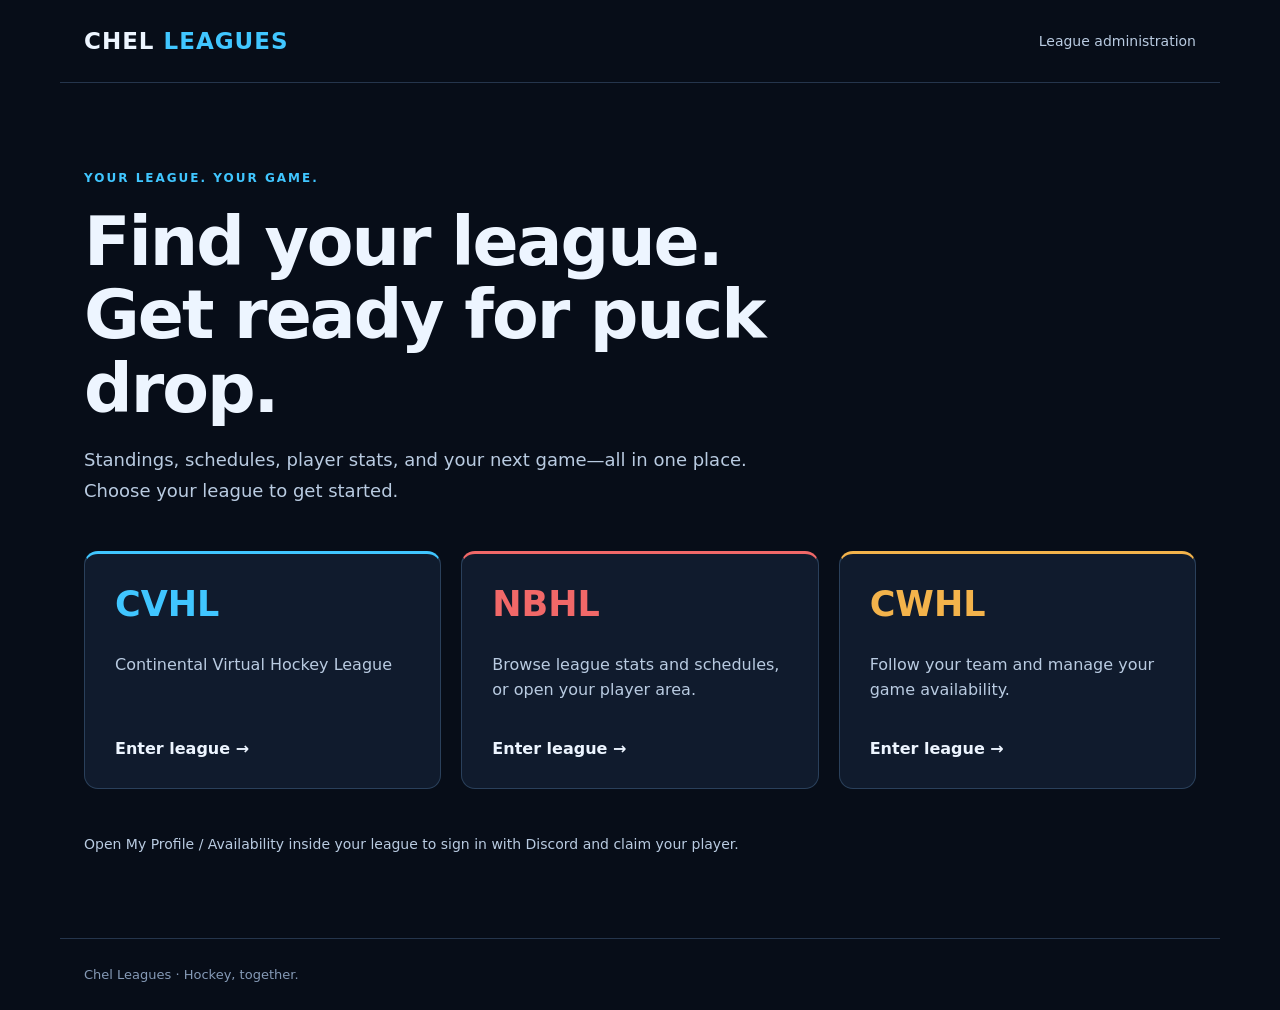
==== index.html @ 7a0bff73 "Create Chel Leagues hub with CVHL NBHL and CWHL websites" ====
<!doctype html><html lang="en"><head><meta charset="utf-8"><meta name="viewport" content="width=device-width,initial-scale=1"><title>Chel Leagues | Find your league</title><meta name="description" content="Your hockey leagues, schedules, stats, and player availability in one place."><style>*{box-sizing:border-box}body{margin:0;background:#070d18;color:#edf5ff;font:16px system-ui,sans-serif}header,main,footer{max-width:1160px;margin:auto;padding:28px 24px}header{display:flex;align-items:center;justify-content:space-between;border-bottom:1px solid #25354c}.brand{font-size:23px;font-weight:850;letter-spacing:1px}.brand span{color:#40c6ff}a{color:inherit}header a{color:#b9cbe1;font-size:14px;text-decoration:none}.eyebrow{color:#40c6ff;font-size:12px;font-weight:800;letter-spacing:2px;text-transform:uppercase;margin-top:60px}h1{font-size:clamp(38px,6vw,68px);line-height:1.08;max-width:850px;letter-spacing:-2px;margin:20px 0}main>p{color:#b9cbe1;line-height:1.7;font-size:18px;max-width:700px}.leagues{display:grid;grid-template-columns:repeat(3,1fr);gap:20px;margin:44px 0}.card{display:flex;flex-direction:column;background:#101b2d;border:1px solid #2a405b;border-top:3px solid var(--colour);border-radius:14px;padding:30px;text-decoration:none;transition:transform .15s}.card:hover{transform:translateY(-4px)}.card:focus-visible{outline:3px solid #fff;outline-offset:5px}.card h2{font-size:35px;margin:0 0 12px;color:var(--colour)}.card p{color:#b9cbe1;line-height:1.6;flex:1}.card strong{margin-top:20px}.note{font-size:14px!important}footer{color:#859ab6;font-size:13px;border-top:1px solid #25354c;margin-top:40px}@media(max-width:760px){.leagues{grid-template-columns:1fr}.eyebrow{margin-top:30px}header{gap:20px}h1{letter-spacing:-1px}}</style></head><body><header><div class="brand">CHEL <span>LEAGUES</span></div><a href="https://api-toolbox.onrender.com/">League administration</a></header><main><div class="eyebrow">Your league. Your game.</div><h1>Find your league.<br>Get ready for puck drop.</h1><p>Standings, schedules, player stats, and your next game—all in one place. Choose your league to get started.</p><div class="leagues"><a class="card" style="--colour:#40c6ff" href="CVHL/"><h2>CVHL</h2><p>Continental Virtual Hockey League</p><strong>Enter league &#8594;</strong></a><a class="card" style="--colour:#f16868" href="NBHL/"><h2>NBHL</h2><p>Browse league stats and schedules, or open your player area.</p><strong>Enter league &#8594;</strong></a><a class="card" style="--colour:#f3b34b" href="CWHL/"><h2>CWHL</h2><p>Follow your team and manage your game availability.</p><strong>Enter league &#8594;</strong></a></div><p class="note">Open My Profile / Availability inside your league to sign in with Discord and claim your player.</p></main><footer>Chel Leagues · Hockey, together.</footer></body></html>
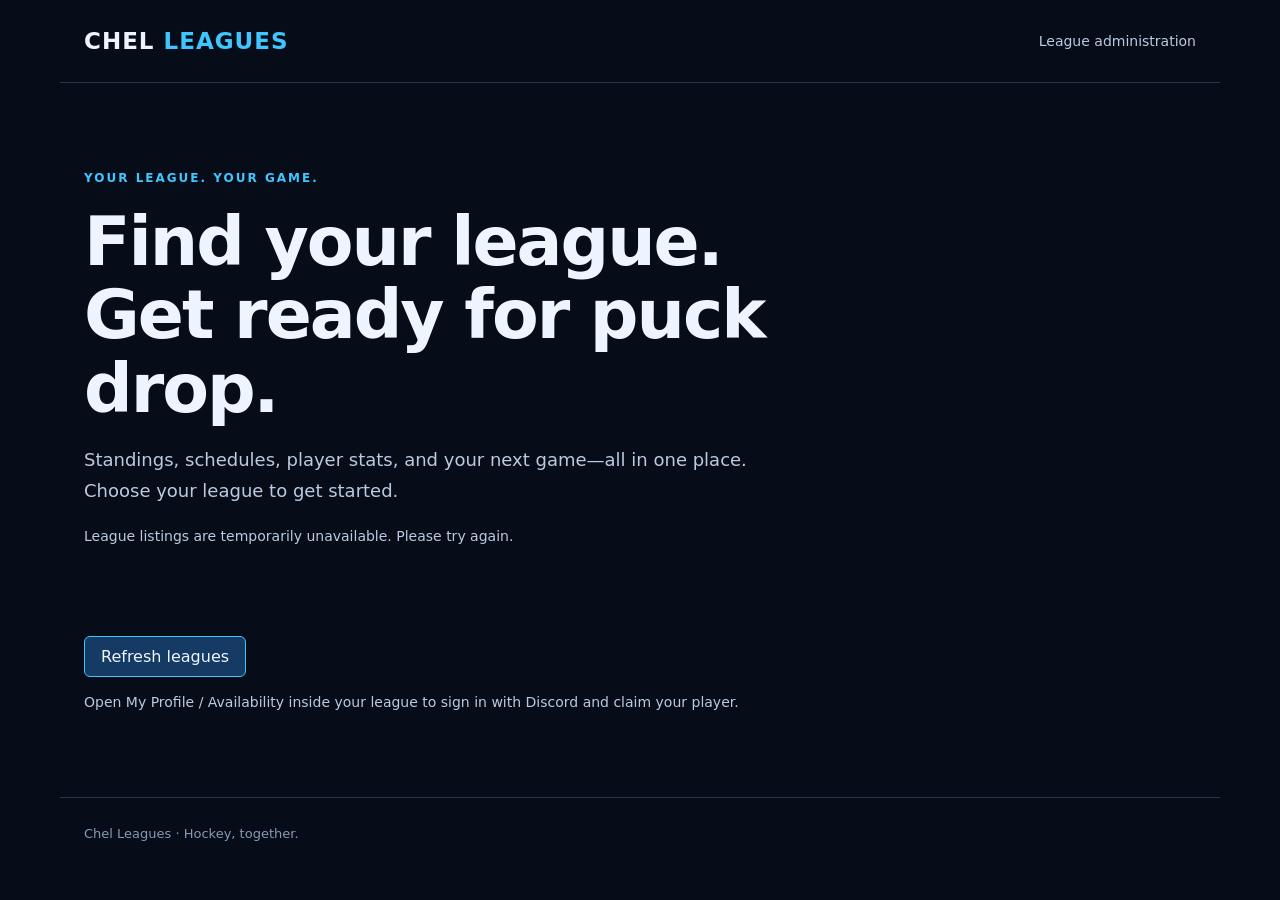
==== commit c1c938fd: "Load homepage leagues from Toolkit visibility settings" ====
--- a/index.html
+++ b/index.html
@@ -1 +1 @@
-<!doctype html><html lang="en"><head><meta charset="utf-8"><meta name="viewport" content="width=device-width,initial-scale=1"><title>Chel Leagues | Find your league</title><meta name="description" content="Your hockey leagues, schedules, stats, and player availability in one place."><style>*{box-sizing:border-box}body{margin:0;background:#070d18;color:#edf5ff;font:16px system-ui,sans-serif}header,main,footer{max-width:1160px;margin:auto;padding:28px 24px}header{display:flex;align-items:center;justify-content:space-between;border-bottom:1px solid #25354c}.brand{font-size:23px;font-weight:850;letter-spacing:1px}.brand span{color:#40c6ff}a{color:inherit}header a{color:#b9cbe1;font-size:14px;text-decoration:none}.eyebrow{color:#40c6ff;font-size:12px;font-weight:800;letter-spacing:2px;text-transform:uppercase;margin-top:60px}h1{font-size:clamp(38px,6vw,68px);line-height:1.08;max-width:850px;letter-spacing:-2px;margin:20px 0}main>p{color:#b9cbe1;line-height:1.7;font-size:18px;max-width:700px}.leagues{display:grid;grid-template-columns:repeat(3,1fr);gap:20px;margin:44px 0}.card{display:flex;flex-direction:column;background:#101b2d;border:1px solid #2a405b;border-top:3px solid var(--colour);border-radius:14px;padding:30px;text-decoration:none;transition:transform .15s}.card:hover{transform:translateY(-4px)}.card:focus-visible{outline:3px solid #fff;outline-offset:5px}.card h2{font-size:35px;margin:0 0 12px;color:var(--colour)}.card p{color:#b9cbe1;line-height:1.6;flex:1}.card strong{margin-top:20px}.note{font-size:14px!important}footer{color:#859ab6;font-size:13px;border-top:1px solid #25354c;margin-top:40px}@media(max-width:760px){.leagues{grid-template-columns:1fr}.eyebrow{margin-top:30px}header{gap:20px}h1{letter-spacing:-1px}}</style></head><body><header><div class="brand">CHEL <span>LEAGUES</span></div><a href="https://api-toolbox.onrender.com/">League administration</a></header><main><div class="eyebrow">Your league. Your game.</div><h1>Find your league.<br>Get ready for puck drop.</h1><p>Standings, schedules, player stats, and your next game—all in one place. Choose your league to get started.</p><div class="leagues"><a class="card" style="--colour:#40c6ff" href="CVHL/"><h2>CVHL</h2><p>Continental Virtual Hockey League</p><strong>Enter league &#8594;</strong></a><a class="card" style="--colour:#f16868" href="NBHL/"><h2>NBHL</h2><p>Browse league stats and schedules, or open your player area.</p><strong>Enter league &#8594;</strong></a><a class="card" style="--colour:#f3b34b" href="CWHL/"><h2>CWHL</h2><p>Follow your team and manage your game availability.</p><strong>Enter league &#8594;</strong></a></div><p class="note">Open My Profile / Availability inside your league to sign in with Discord and claim your player.</p></main><footer>Chel Leagues · Hockey, together.</footer></body></html>+<!doctype html><html lang="en"><head><meta charset="utf-8"><meta name="viewport" content="width=device-width,initial-scale=1"><title>Chel Leagues | Find your league</title><meta name="description" content="Your hockey leagues, schedules, stats, and player availability in one place."><style>*{box-sizing:border-box}body{margin:0;background:#070d18;color:#edf5ff;font:16px system-ui,sans-serif}header,main,footer{max-width:1160px;margin:auto;padding:28px 24px}header{display:flex;align-items:center;justify-content:space-between;border-bottom:1px solid #25354c}.brand{font-size:23px;font-weight:850;letter-spacing:1px}.brand span{color:#40c6ff}a{color:inherit}header a{color:#b9cbe1;font-size:14px;text-decoration:none}.eyebrow{color:#40c6ff;font-size:12px;font-weight:800;letter-spacing:2px;text-transform:uppercase;margin-top:60px}h1{font-size:clamp(38px,6vw,68px);line-height:1.08;max-width:850px;letter-spacing:-2px;margin:20px 0}main>p{color:#b9cbe1;line-height:1.7;font-size:18px;max-width:700px}.leagues{display:grid;grid-template-columns:repeat(3,1fr);gap:20px;margin:44px 0}.card{display:flex;flex-direction:column;background:#101b2d;border:1px solid #2a405b;border-top:3px solid var(--colour);border-radius:14px;padding:30px;text-decoration:none;transition:transform .15s}.card:hover{transform:translateY(-4px)}.card:focus-visible{outline:3px solid #fff;outline-offset:5px}.card h2{font-size:35px;margin:0 0 12px;color:var(--colour)}.card p{color:#b9cbe1;line-height:1.6;flex:1}.card strong{margin-top:20px}.note{font-size:14px!important}footer{color:#859ab6;font-size:13px;border-top:1px solid #25354c;margin-top:40px}@media(max-width:760px){.leagues{grid-template-columns:1fr}.eyebrow{margin-top:30px}header{gap:20px}h1{letter-spacing:-1px}}</style><script defer src="league-directory.js"></script></head><body><header><div class="brand">CHEL <span>LEAGUES</span></div><a href="https://admin.chelleagues.com/">League administration</a></header><main><div class="eyebrow">Your league. Your game.</div><h1>Find your league.<br>Get ready for puck drop.</h1><p>Standings, schedules, player stats, and your next game—all in one place. Choose your league to get started.</p><p id="directory-status" class="note" role="status">Loading leagues…</p><div class="leagues" id="league-directory" aria-label="League directory"></div><button id="directory-refresh" type="button" style="background:#153b65;color:#edf5ff;border:1px solid #40c6ff;border-radius:6px;padding:10px 16px;font:inherit;cursor:pointer">Refresh leagues</button><noscript><p>Please enable JavaScript to view the current league listings.</p></noscript><p class="note">Open My Profile / Availability inside your league to sign in with Discord and claim your player.</p></main><footer>Chel Leagues · Hockey, together.</footer></body></html>
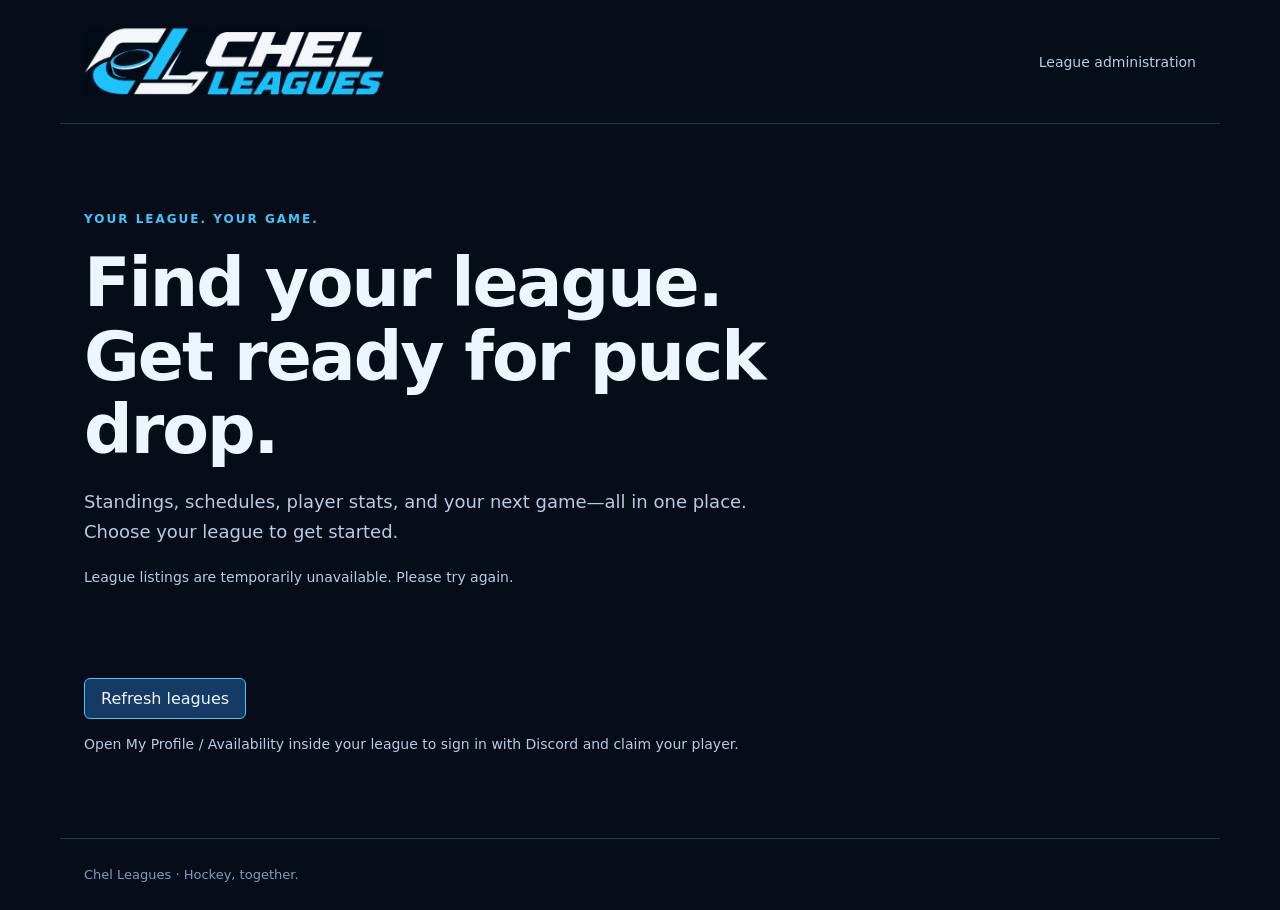
==== commit 1fd10007: "Add approved Chel Leagues logo to homepage header" ====
--- a/index.html
+++ b/index.html
@@ -1 +1 @@
-<!doctype html><html lang="en"><head><meta charset="utf-8"><meta name="viewport" content="width=device-width,initial-scale=1"><title>Chel Leagues | Find your league</title><meta name="description" content="Your hockey leagues, schedules, stats, and player availability in one place."><style>*{box-sizing:border-box}body{margin:0;background:#070d18;color:#edf5ff;font:16px system-ui,sans-serif}header,main,footer{max-width:1160px;margin:auto;padding:28px 24px}header{display:flex;align-items:center;justify-content:space-between;border-bottom:1px solid #25354c}.brand{font-size:23px;font-weight:850;letter-spacing:1px}.brand span{color:#40c6ff}a{color:inherit}header a{color:#b9cbe1;font-size:14px;text-decoration:none}.eyebrow{color:#40c6ff;font-size:12px;font-weight:800;letter-spacing:2px;text-transform:uppercase;margin-top:60px}h1{font-size:clamp(38px,6vw,68px);line-height:1.08;max-width:850px;letter-spacing:-2px;margin:20px 0}main>p{color:#b9cbe1;line-height:1.7;font-size:18px;max-width:700px}.leagues{display:grid;grid-template-columns:repeat(3,1fr);gap:20px;margin:44px 0}.card{display:flex;flex-direction:column;background:#101b2d;border:1px solid #2a405b;border-top:3px solid var(--colour);border-radius:14px;padding:30px;text-decoration:none;transition:transform .15s}.card:hover{transform:translateY(-4px)}.card:focus-visible{outline:3px solid #fff;outline-offset:5px}.card h2{font-size:35px;margin:0 0 12px;color:var(--colour)}.card p{color:#b9cbe1;line-height:1.6;flex:1}.card strong{margin-top:20px}.note{font-size:14px!important}footer{color:#859ab6;font-size:13px;border-top:1px solid #25354c;margin-top:40px}@media(max-width:760px){.leagues{grid-template-columns:1fr}.eyebrow{margin-top:30px}header{gap:20px}h1{letter-spacing:-1px}}</style><script defer src="league-directory.js"></script></head><body><header><div class="brand">CHEL <span>LEAGUES</span></div><a href="https://admin.chelleagues.com/">League administration</a></header><main><div class="eyebrow">Your league. Your game.</div><h1>Find your league.<br>Get ready for puck drop.</h1><p>Standings, schedules, player stats, and your next game—all in one place. Choose your league to get started.</p><p id="directory-status" class="note" role="status">Loading leagues…</p><div class="leagues" id="league-directory" aria-label="League directory"></div><button id="directory-refresh" type="button" style="background:#153b65;color:#edf5ff;border:1px solid #40c6ff;border-radius:6px;padding:10px 16px;font:inherit;cursor:pointer">Refresh leagues</button><noscript><p>Please enable JavaScript to view the current league listings.</p></noscript><p class="note">Open My Profile / Availability inside your league to sign in with Discord and claim your player.</p></main><footer>Chel Leagues · Hockey, together.</footer></body></html>+<!doctype html><html lang="en"><head><meta charset="utf-8"><meta name="viewport" content="width=device-width,initial-scale=1"><title>Chel Leagues | Find your league</title><meta name="description" content="Your hockey leagues, schedules, stats, and player availability in one place."><style>*{box-sizing:border-box}body{margin:0;background:#070d18;color:#edf5ff;font:16px system-ui,sans-serif}header,main,footer{max-width:1160px;margin:auto;padding:28px 24px}header{display:flex;align-items:center;justify-content:space-between;border-bottom:1px solid #25354c}.brand{display:block;position:relative;width:300px;aspect-ratio:1310/294;overflow:hidden;flex-shrink:0;border-radius:4px}.brand img{position:absolute;width:117.252%;height:auto;max-width:none;left:-9.16%;top:-73.47%}.brand:focus-visible{outline:3px solid #40c6ff;outline-offset:6px}a{color:inherit}header a{color:#b9cbe1;font-size:14px;text-decoration:none}.eyebrow{color:#40c6ff;font-size:12px;font-weight:800;letter-spacing:2px;text-transform:uppercase;margin-top:60px}h1{font-size:clamp(38px,6vw,68px);line-height:1.08;max-width:850px;letter-spacing:-2px;margin:20px 0}main>p{color:#b9cbe1;line-height:1.7;font-size:18px;max-width:700px}.leagues{display:grid;grid-template-columns:repeat(3,1fr);gap:20px;margin:44px 0}.card{display:flex;flex-direction:column;background:#101b2d;border:1px solid #2a405b;border-top:3px solid var(--colour);border-radius:14px;padding:30px;text-decoration:none;transition:transform .15s}.card:hover{transform:translateY(-4px)}.card:focus-visible{outline:3px solid #fff;outline-offset:5px}.card h2{font-size:35px;margin:0 0 12px;color:var(--colour)}.card p{color:#b9cbe1;line-height:1.6;flex:1}.card strong{margin-top:20px}.note{font-size:14px!important}footer{color:#859ab6;font-size:13px;border-top:1px solid #25354c;margin-top:40px}@media(max-width:760px){.leagues{grid-template-columns:1fr}.eyebrow{margin-top:30px}header{gap:20px;flex-wrap:wrap}.brand{width:240px}h1{letter-spacing:-1px}}</style><script defer src="league-directory.js"></script></head><body><header><a class="brand" href="./" aria-label="Chel Leagues home"><img src="assets/chel-leagues-brand.png" alt="Chel Leagues" width="1536" height="1024" fetchpriority="high"></a><a href="https://admin.chelleagues.com/">League administration</a></header><main><div class="eyebrow">Your league. Your game.</div><h1>Find your league.<br>Get ready for puck drop.</h1><p>Standings, schedules, player stats, and your next game—all in one place. Choose your league to get started.</p><p id="directory-status" class="note" role="status">Loading leagues…</p><div class="leagues" id="league-directory" aria-label="League directory"></div><button id="directory-refresh" type="button" style="background:#153b65;color:#edf5ff;border:1px solid #40c6ff;border-radius:6px;padding:10px 16px;font:inherit;cursor:pointer">Refresh leagues</button><noscript><p>Please enable JavaScript to view the current league listings.</p></noscript><p class="note">Open My Profile / Availability inside your league to sign in with Discord and claim your player.</p></main><footer>Chel Leagues · Hockey, together.</footer></body></html>
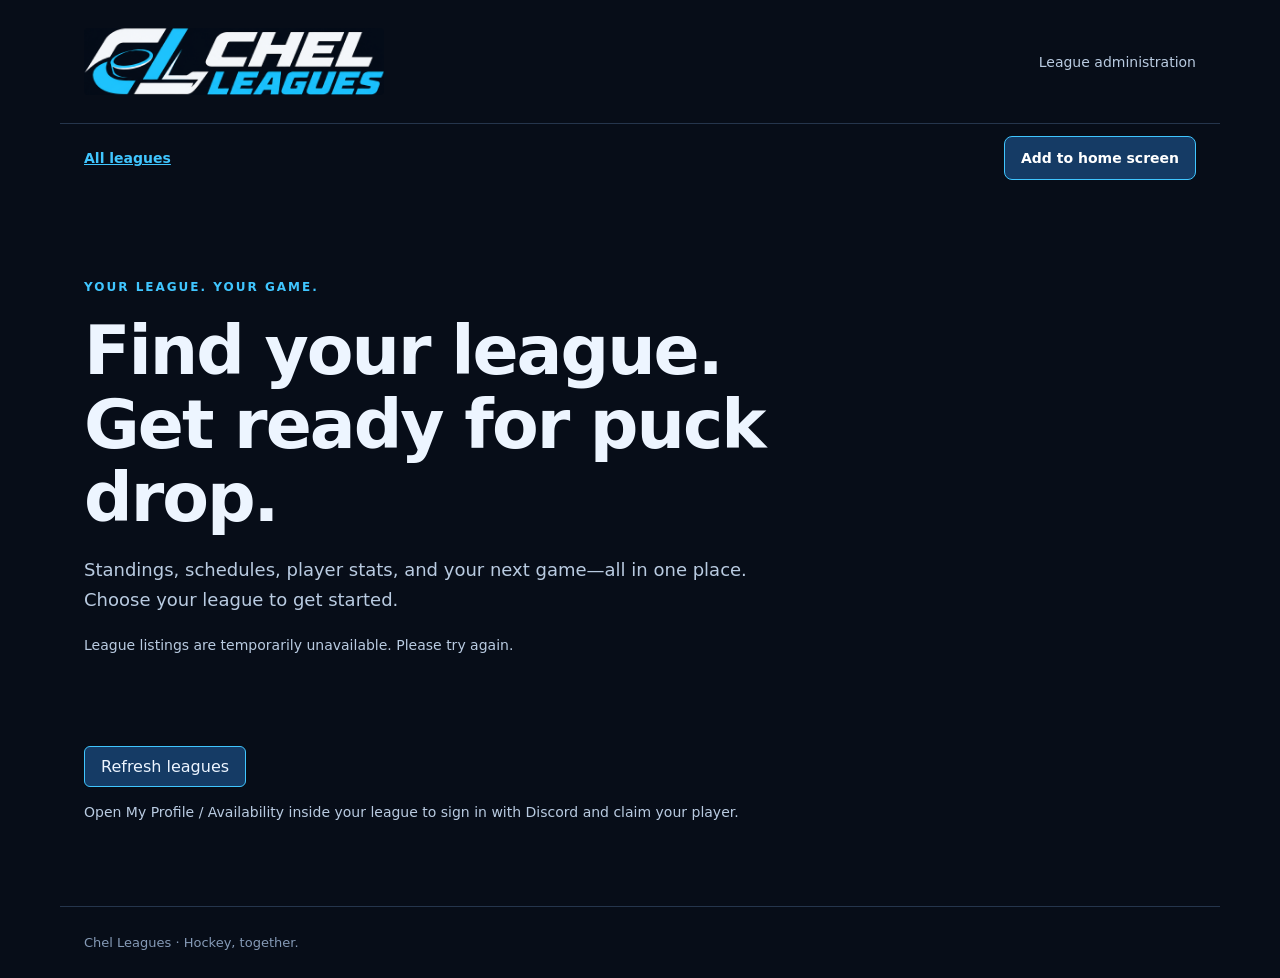
==== commit 2abaa01f: "Add installable Chel Leagues app and mobile availability layouts" ====
--- a/index.html
+++ b/index.html
@@ -1 +1,8 @@
-<!doctype html><html lang="en"><head><meta charset="utf-8"><meta name="viewport" content="width=device-width,initial-scale=1"><title>Chel Leagues | Find your league</title><meta name="description" content="Your hockey leagues, schedules, stats, and player availability in one place."><style>*{box-sizing:border-box}body{margin:0;background:#070d18;color:#edf5ff;font:16px system-ui,sans-serif}header,main,footer{max-width:1160px;margin:auto;padding:28px 24px}header{display:flex;align-items:center;justify-content:space-between;border-bottom:1px solid #25354c}.brand{display:block;position:relative;width:300px;aspect-ratio:1310/294;overflow:hidden;flex-shrink:0;border-radius:4px}.brand img{position:absolute;width:117.252%;height:auto;max-width:none;left:-9.16%;top:-73.47%}.brand:focus-visible{outline:3px solid #40c6ff;outline-offset:6px}a{color:inherit}header a{color:#b9cbe1;font-size:14px;text-decoration:none}.eyebrow{color:#40c6ff;font-size:12px;font-weight:800;letter-spacing:2px;text-transform:uppercase;margin-top:60px}h1{font-size:clamp(38px,6vw,68px);line-height:1.08;max-width:850px;letter-spacing:-2px;margin:20px 0}main>p{color:#b9cbe1;line-height:1.7;font-size:18px;max-width:700px}.leagues{display:grid;grid-template-columns:repeat(3,1fr);gap:20px;margin:44px 0}.card{display:flex;flex-direction:column;background:#101b2d;border:1px solid #2a405b;border-top:3px solid var(--colour);border-radius:14px;padding:30px;text-decoration:none;transition:transform .15s}.card:hover{transform:translateY(-4px)}.card:focus-visible{outline:3px solid #fff;outline-offset:5px}.card h2{font-size:35px;margin:0 0 12px;color:var(--colour)}.card p{color:#b9cbe1;line-height:1.6;flex:1}.card strong{margin-top:20px}.note{font-size:14px!important}footer{color:#859ab6;font-size:13px;border-top:1px solid #25354c;margin-top:40px}@media(max-width:760px){.leagues{grid-template-columns:1fr}.eyebrow{margin-top:30px}header{gap:20px;flex-wrap:wrap}.brand{width:240px}h1{letter-spacing:-1px}}</style><script defer src="league-directory.js"></script></head><body><header><a class="brand" href="./" aria-label="Chel Leagues home"><img src="assets/chel-leagues-brand.png" alt="Chel Leagues" width="1536" height="1024" fetchpriority="high"></a><a href="https://admin.chelleagues.com/">League administration</a></header><main><div class="eyebrow">Your league. Your game.</div><h1>Find your league.<br>Get ready for puck drop.</h1><p>Standings, schedules, player stats, and your next game—all in one place. Choose your league to get started.</p><p id="directory-status" class="note" role="status">Loading leagues…</p><div class="leagues" id="league-directory" aria-label="League directory"></div><button id="directory-refresh" type="button" style="background:#153b65;color:#edf5ff;border:1px solid #40c6ff;border-radius:6px;padding:10px 16px;font:inherit;cursor:pointer">Refresh leagues</button><noscript><p>Please enable JavaScript to view the current league listings.</p></noscript><p class="note">Open My Profile / Availability inside your league to sign in with Discord and claim your player.</p></main><footer>Chel Leagues · Hockey, together.</footer></body></html>+<!doctype html><html lang="en"><head><meta charset="utf-8"><meta name="viewport" content="width=device-width,initial-scale=1,viewport-fit=cover"><link rel="icon" type="image/png" href="assets/chel-leagues-icon.png"><title>Chel Leagues | Find your league</title><meta name="description" content="Your hockey leagues, schedules, stats, and player availability in one place."><style>*{box-sizing:border-box}body{margin:0;background:#070d18;color:#edf5ff;font:16px system-ui,sans-serif}header,main,footer{max-width:1160px;margin:auto;padding:28px 24px}header{display:flex;align-items:center;justify-content:space-between;border-bottom:1px solid #25354c}.brand{display:block;position:relative;width:300px;aspect-ratio:1310/294;overflow:hidden;flex-shrink:0;border-radius:4px}.brand img{position:absolute;width:117.252%;height:auto;max-width:none;left:-9.16%;top:-73.47%}.brand:focus-visible{outline:3px solid #40c6ff;outline-offset:6px}a{color:inherit}header a{color:#b9cbe1;font-size:14px;text-decoration:none}.eyebrow{color:#40c6ff;font-size:12px;font-weight:800;letter-spacing:2px;text-transform:uppercase;margin-top:60px}h1{font-size:clamp(38px,6vw,68px);line-height:1.08;max-width:850px;letter-spacing:-2px;margin:20px 0}main>p{color:#b9cbe1;line-height:1.7;font-size:18px;max-width:700px}.leagues{display:grid;grid-template-columns:repeat(3,1fr);gap:20px;margin:44px 0}.card{display:flex;flex-direction:column;background:#101b2d;border:1px solid #2a405b;border-top:3px solid var(--colour);border-radius:14px;padding:30px;text-decoration:none;transition:transform .15s}.card:hover{transform:translateY(-4px)}.card:focus-visible{outline:3px solid #fff;outline-offset:5px}.card h2{font-size:35px;margin:0 0 12px;color:var(--colour)}.card p{color:#b9cbe1;line-height:1.6;flex:1}.card strong{margin-top:20px}.note{font-size:14px!important}footer{color:#859ab6;font-size:13px;border-top:1px solid #25354c;margin-top:40px}@media(max-width:760px){.leagues{grid-template-columns:1fr}.eyebrow{margin-top:30px}header{gap:20px;flex-wrap:wrap}.brand{width:240px}h1{letter-spacing:-1px}}</style><script defer src="league-directory.js"></script><link rel="manifest" href="./manifest.webmanifest">
+<meta name="theme-color" content="#070d18">
+<meta name="apple-mobile-web-app-capable" content="yes">
+<meta name="apple-mobile-web-app-title" content="Chel Leagues">
+<link rel="apple-touch-icon" href="./assets/chel-leagues-icon.png">
+<link rel="stylesheet" href="./mobile-app.css">
+<script defer src="./app.js"></script>
+</head><body><header><a class="brand" href="./" aria-label="Chel Leagues home"><img src="assets/chel-leagues-brand.png" alt="Chel Leagues" width="1536" height="1024" fetchpriority="high"></a><a href="https://admin.chelleagues.com/">League administration</a></header><main><div class="eyebrow">Your league. Your game.</div><h1>Find your league.<br>Get ready for puck drop.</h1><p>Standings, schedules, player stats, and your next game—all in one place. Choose your league to get started.</p><p id="directory-status" class="note" role="status">Loading leagues…</p><div class="leagues" id="league-directory" aria-label="League directory"></div><button id="directory-refresh" type="button" style="background:#153b65;color:#edf5ff;border:1px solid #40c6ff;border-radius:6px;padding:10px 16px;font:inherit;cursor:pointer">Refresh leagues</button><noscript><p>Please enable JavaScript to view the current league listings.</p></noscript><p class="note">Open My Profile / Availability inside your league to sign in with Discord and claim your player.</p></main><footer>Chel Leagues · Hockey, together.</footer></body></html>
--- a/mobile-app.css
+++ b/mobile-app.css
@@ -0,0 +1,58 @@
+/* Shared app controls retain the enclosing league's palette. */
+.cl-app-tools{display:flex;align-items:center;justify-content:flex-end;flex-wrap:wrap;gap:12px;max-width:1160px;margin:0 auto;padding:12px 24px;color:var(--gold,#40c6ff);font:600 14px system-ui,sans-serif}
+.cl-app-tools[hidden],.cl-app-tools [hidden]{display:none}
+.cl-app-tools a{color:inherit;margin-right:auto;min-height:44px;display:flex;align-items:center}
+.cl-app-tools button{background:var(--teal2,#153b65);color:#fff;border:1px solid var(--gold,#40c6ff);border-radius:8px;padding:11px 16px;min-height:44px;font:inherit;cursor:pointer}
+.cl-install-dialog{box-sizing:border-box;background:#101b2d;color:#edf5ff;border:1px solid #40c6ff;border-radius:16px;max-width:500px;width:calc(100% - 32px);max-height:calc(100dvh - 48px);margin:auto;padding:24px;font:16px system-ui,sans-serif;overflow:auto}
+.cl-install-dialog::backdrop{background:#000b}
+.cl-install-dialog img{display:block;border-radius:12px;margin-bottom:16px}
+.cl-install-dialog h2{font-size:25px;line-height:1.2;margin:0 0 12px;color:inherit}
+.cl-install-dialog h3{font-size:17px;margin:22px 0 8px;color:inherit}
+.cl-install-dialog p,.cl-install-dialog li{line-height:1.6}
+.cl-install-dialog ol{padding-left:24px;margin:8px 0}
+.cl-install-dialog .cl-install-note{font-size:13px;color:#b9cbe1;margin:20px 0 0}
+.cl-dialog-close{float:right;min-height:44px;padding:10px 12px;background:#153b65;border:1px solid #566980;color:#fff;border-radius:6px;font:inherit;cursor:pointer}
+.cl-app-tools :focus-visible,.cl-install-dialog :focus-visible{outline:3px solid #40c6ff;outline-offset:3px}
+/* Notched screens, including standalone home-screen launches. */
+@media(display-mode:standalone){body{padding-top:env(safe-area-inset-top);padding-bottom:env(safe-area-inset-bottom)}body>header{top:env(safe-area-inset-top)}.controls{top:calc(64px + env(safe-area-inset-top))}}
+#player-centre .pc-columns>*{min-width:0}
+#player-centre :is(p,dd,.pc-fixture-body,.pc-actions,.pc-pill){overflow-wrap:anywhere}
+#player-centre .pc-table th:first-child,#player-centre .pc-table td:first-child{width:auto;max-width:none;min-width:140px}
+@media(max-width:700px){
+  .cl-app-tools{padding:10px 12px}
+  nav .player-centre-nav{display:block;min-height:44px;padding:12px;color:#fff;text-decoration:none;font-family:inherit;font-size:17px;font-weight:600}
+  .mobile-menu-toggle,.discord-nav-link{min-height:44px;min-width:44px}
+  #player-centre :is(button,select,summary){min-height:44px}
+  #player-centre :is(input,select,textarea){font-size:16px}
+  #player-centre .pc-identity{flex-wrap:wrap;gap:12px}
+  #player-centre .pc-card{padding:16px}
+  #player-centre .pc-response-buttons{padding-left:0;display:grid;grid-template-columns:repeat(3,minmax(0,1fr));width:100%;gap:6px}
+  #player-centre button.pc-response{min-height:44px;font-size:12px;padding:10px 6px}
+  #player-centre .pc-fixture{flex-wrap:wrap}
+  #player-centre .pc-response-buttons{flex-basis:100%}
+  #player-centre .pc-panel[aria-label="My team schedule"] .pc-scroll{height:auto;max-height:none;min-height:0}
+  #player-centre .pc-week{max-width:100%;flex-wrap:wrap}
+  #player-centre .pc-week select{max-width:100%}
+  /* Manager table becomes labelled roster cards instead of a wide scroll area. */
+  #player-centre .pc-table{overflow:visible}
+  #player-centre .pc-table table{display:block;min-width:0;table-layout:auto}
+  #player-centre .pc-table thead{position:absolute;width:1px;height:1px;overflow:hidden;clip-path:inset(50%)}
+  #player-centre .pc-table tbody{display:grid;gap:12px}
+  #player-centre .pc-table tr{display:grid;grid-template-columns:minmax(0,1fr) minmax(0,1fr);border:1px solid var(--pc-line);border-radius:8px;padding:10px;gap:10px}
+  #player-centre .pc-table td,#player-centre .pc-table td:first-child{display:block;border:0;min-width:0;max-width:none;width:auto;padding:0!important;overflow-wrap:anywhere}
+  #player-centre .pc-table td::before{display:block;font-size:12px;color:var(--pc-muted);font-weight:600;margin-bottom:4px}
+  #player-centre .pc-table td:nth-child(1){grid-column:1/-1;font-size:18px;font-weight:700}
+  #player-centre .pc-table td:nth-child(2)::before{content:'Position'}
+  #player-centre .pc-table td:nth-child(3)::before{content:'Roster'}
+  #player-centre .pc-table td:nth-child(4){grid-column:1/-1}
+  #player-centre .pc-table td:nth-child(4)::before{content:'Response'}
+  #player-centre .pc-table td:nth-child(5){grid-column:1/-1}
+  #player-centre .pc-table td:nth-child(5)::before{content:'Note'}
+}
+@media(max-width:640px){
+  .controls>*{max-width:100%}.search-box{min-width:0;flex:1 1 200px}
+  .controls :is(input,select){font-size:16px}
+  .controls select{max-width:100%}
+  .modal-card{max-width:calc(100vw - 20px);max-height:calc(100dvh - 32px);overflow:auto}
+  @media(display-mode:standalone){.controls{top:calc(58px + env(safe-area-inset-top))}}
+}
